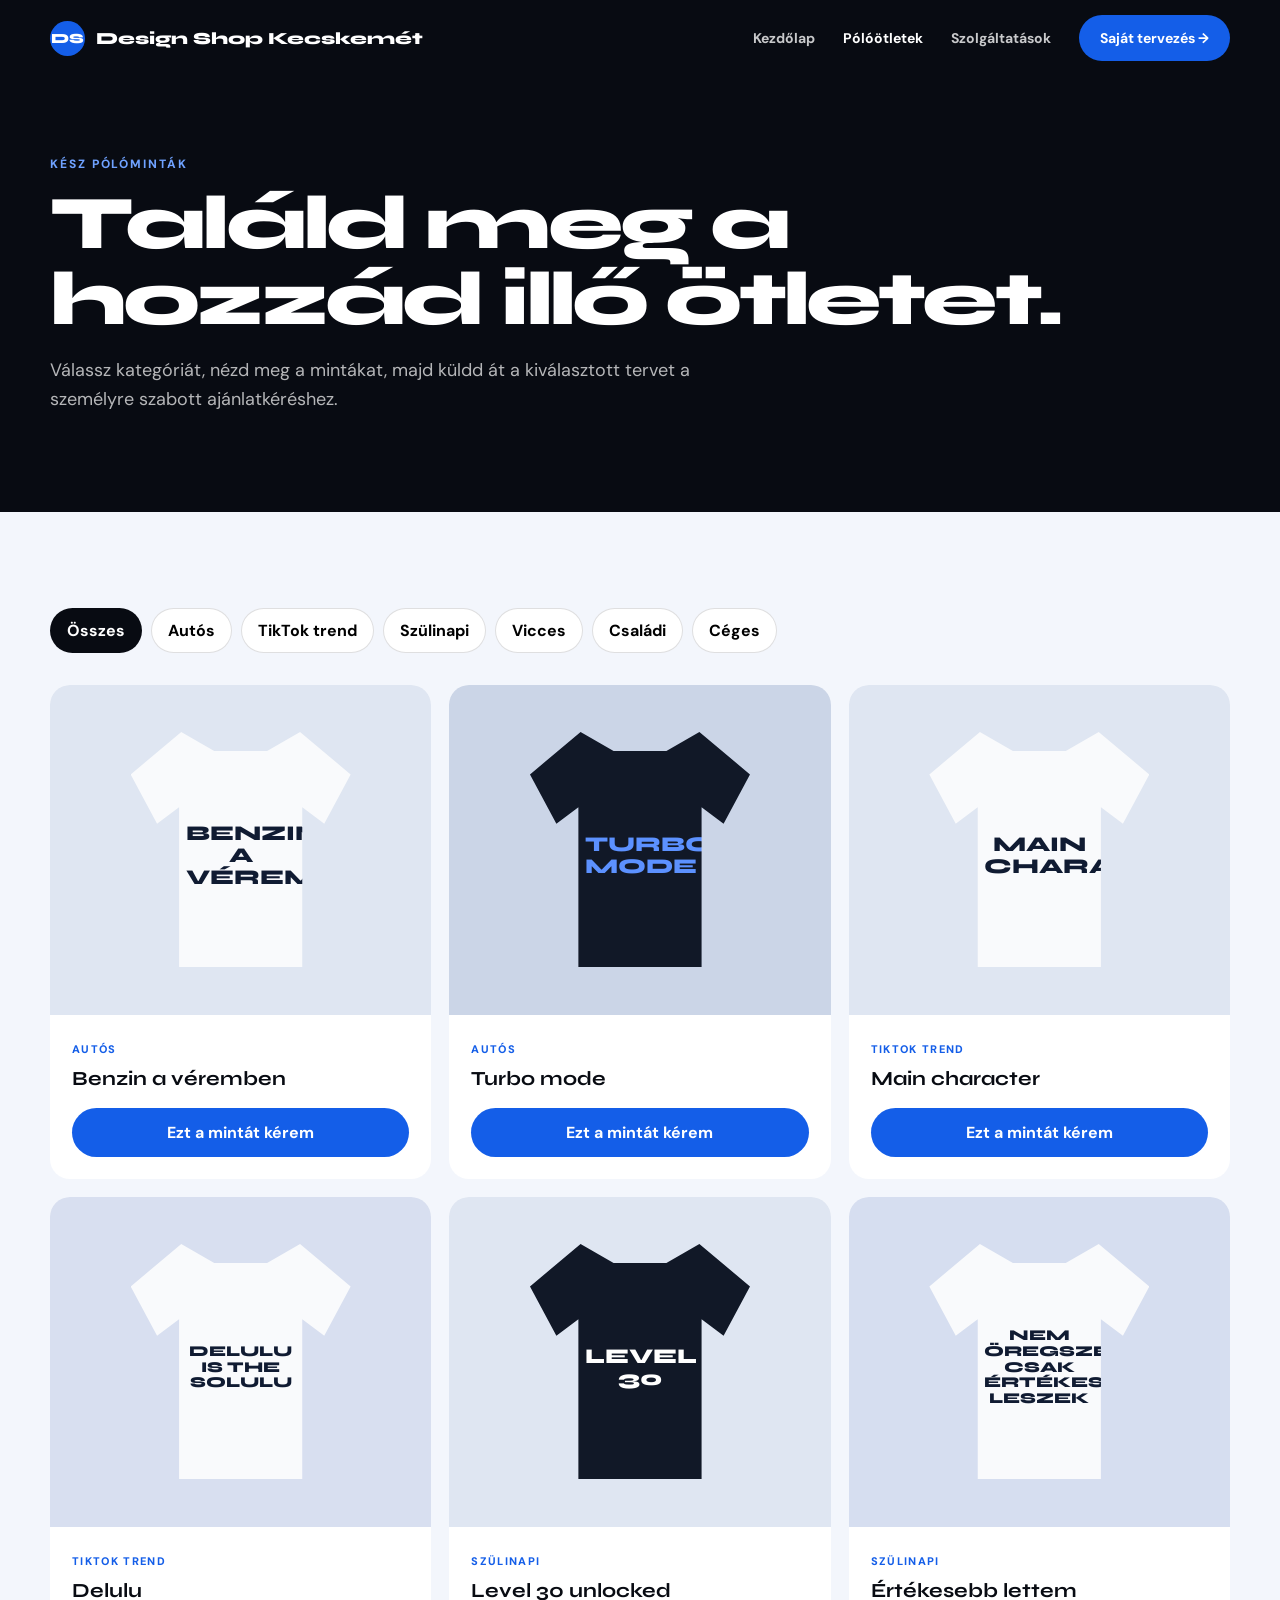
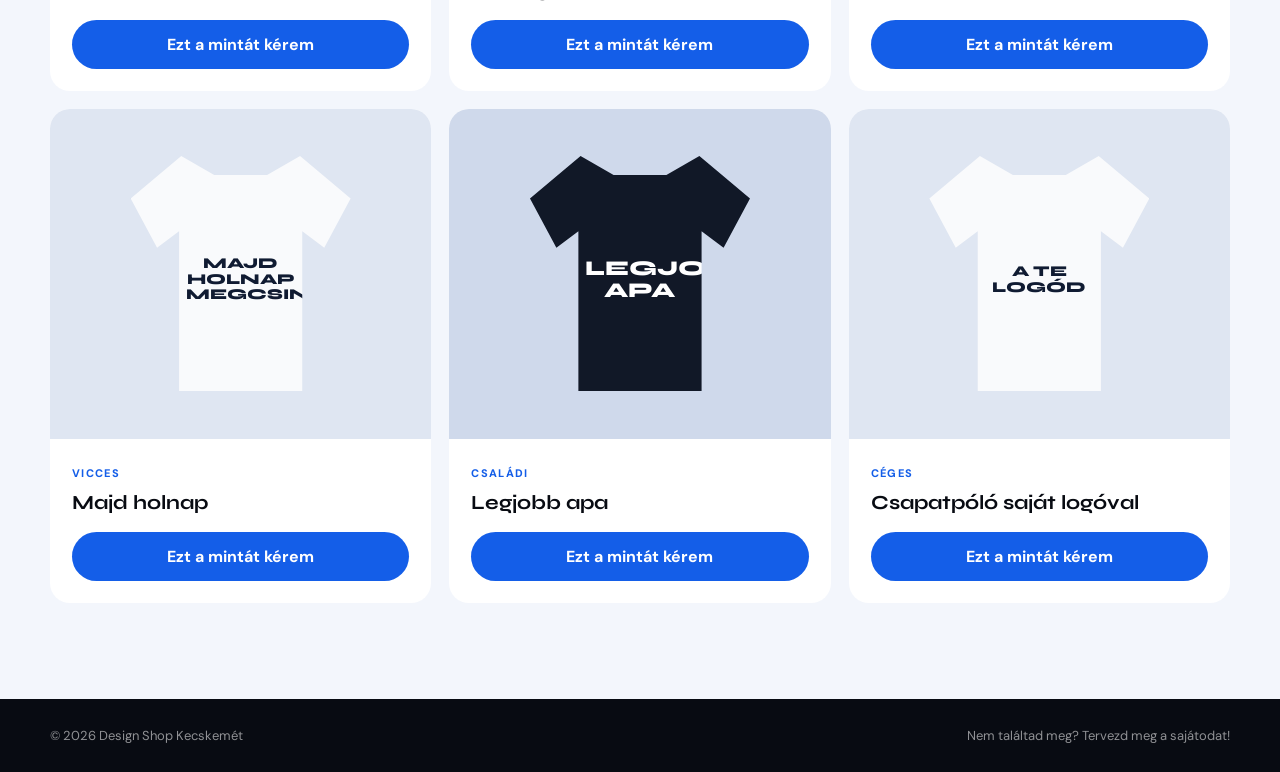
==== polok.html @ affb339c "Add categorized predesigned shirts" ====
<!doctype html><html lang="hu"><head><meta charset="utf-8"><meta name="viewport" content="width=device-width,initial-scale=1"><meta name="description" content="Válassz előre megtervezett pólómintát a Design Shop Kecskemét kínálatából."><title>Pólóötletek — Design Shop Kecskemét</title><link rel="preconnect" href="https://fonts.googleapis.com"><link rel="preconnect" href="https://fonts.gstatic.com" crossorigin><link href="https://fonts.googleapis.com/css2?family=DM+Sans:wght@400;500;600;700&family=Syne:wght@600;700;800&display=swap" rel="stylesheet"><link rel="stylesheet" href="styles.css"></head><body>
<nav class="site-nav"><div class="wrap nav-in"><a class="brand" href="index.html"><span class="brandmark">DS</span><span>Design Shop Kecskemét</span></a><button class="menu-btn" aria-label="Menü megnyitása" aria-expanded="false">☰</button><div class="nav-links"><a href="index.html">Kezdőlap</a><a class="active" href="polok.html">Pólóötletek</a><a href="index.html#szolgaltatasok">Szolgáltatások</a><a class="nav-cta" href="tervezo.html">Saját tervezés →</a></div></div></nav>
<header class="page-hero"><div class="wrap"><div class="eyebrow">Kész pólóminták</div><h1>Találd meg a hozzád illő ötletet.</h1><p>Válassz kategóriát, nézd meg a mintákat, majd küldd át a kiválasztott tervet a személyre szabott ajánlatkéréshez.</p></div></header>
<main><section><div class="wrap"><div class="filters" role="group" aria-label="Pólókategóriák"><button class="filter active" data-filter="all">Összes</button><button class="filter" data-filter="autos">Autós</button><button class="filter" data-filter="trend">TikTok trend</button><button class="filter" data-filter="szulinap">Szülinapi</button><button class="filter" data-filter="vicces">Vicces</button><button class="filter" data-filter="csalad">Családi</button><button class="filter" data-filter="ceges">Céges</button></div><div class="shirt-grid">
<article class="shirt-card" data-cat="autos"><div class="shirt-art"><div class="shirt"><div class="print">BENZIN A VÉREMBEN</div></div></div><div class="shirt-info"><span class="tag">Autós</span><h3>Benzin a véremben</h3><button class="btn select-design" data-design="Benzin a véremben">Ezt a mintát kérem</button></div></article>
<article class="shirt-card" data-cat="autos"><div class="shirt-art" style="background:#cbd5e7"><div class="shirt" style="background:#111827"><div class="print" style="color:#5c91ff">TURBO<br>MODE</div></div></div><div class="shirt-info"><span class="tag">Autós</span><h3>Turbo mode</h3><button class="btn select-design" data-design="Turbo mode">Ezt a mintát kérem</button></div></article>
<article class="shirt-card" data-cat="trend"><div class="shirt-art"><div class="shirt"><div class="print">MAIN CHARACTER</div></div></div><div class="shirt-info"><span class="tag">TikTok trend</span><h3>Main character</h3><button class="btn select-design" data-design="Main character">Ezt a mintát kérem</button></div></article>
<article class="shirt-card" data-cat="trend"><div class="shirt-art" style="background:#d8dff0"><div class="shirt"><div class="print small">DELULU IS THE SOLULU</div></div></div><div class="shirt-info"><span class="tag">TikTok trend</span><h3>Delulu</h3><button class="btn select-design" data-design="Delulu is the solulu">Ezt a mintát kérem</button></div></article>
<article class="shirt-card" data-cat="szulinap"><div class="shirt-art"><div class="shirt" style="background:#111827"><div class="print" style="color:#fff">LEVEL<br>30</div></div></div><div class="shirt-info"><span class="tag">Szülinapi</span><h3>Level 30 unlocked</h3><button class="btn select-design" data-design="Level 30 unlocked">Ezt a mintát kérem</button></div></article>
<article class="shirt-card" data-cat="szulinap"><div class="shirt-art" style="background:#d6def0"><div class="shirt"><div class="print small">NEM ÖREGSZEM, CSAK ÉRTÉKESEBB LESZEK</div></div></div><div class="shirt-info"><span class="tag">Szülinapi</span><h3>Értékesebb lettem</h3><button class="btn select-design" data-design="Nem öregszem, csak értékesebb leszek">Ezt a mintát kérem</button></div></article>
<article class="shirt-card" data-cat="vicces"><div class="shirt-art"><div class="shirt"><div class="print small">MAJD HOLNAP MEGCSINÁLOM</div></div></div><div class="shirt-info"><span class="tag">Vicces</span><h3>Majd holnap</h3><button class="btn select-design" data-design="Majd holnap megcsinálom">Ezt a mintát kérem</button></div></article>
<article class="shirt-card" data-cat="csalad"><div class="shirt-art" style="background:#cfd9eb"><div class="shirt" style="background:#111827"><div class="print" style="color:#fff">LEGJOBB APA</div></div></div><div class="shirt-info"><span class="tag">Családi</span><h3>Legjobb apa</h3><button class="btn select-design" data-design="Legjobb apa">Ezt a mintát kérem</button></div></article>
<article class="shirt-card" data-cat="ceges"><div class="shirt-art"><div class="shirt"><div class="print small">A TE LOGÓD</div></div></div><div class="shirt-info"><span class="tag">Céges</span><h3>Csapatpóló saját logóval</h3><button class="btn select-design" data-design="Céges csapatpóló">Ezt a mintát kérem</button></div></article>
</div><div class="empty">Ebben a kategóriában még nincs minta.</div></div></section></main><footer><div class="wrap footer-in"><span>© 2026 Design Shop Kecskemét</span><span>Nem találtad meg? Tervezd meg a sajátodat!</span></div></footer>
<script>const m=document.querySelector('.menu-btn'),n=document.querySelector('.nav-links');m.onclick=()=>{n.classList.toggle('open');m.setAttribute('aria-expanded',n.classList.contains('open'))};const fs=document.querySelectorAll('.filter'),cards=document.querySelectorAll('.shirt-card');fs.forEach(f=>f.onclick=()=>{fs.forEach(x=>x.classList.remove('active'));f.classList.add('active');cards.forEach(c=>c.style.display=f.dataset.filter==='all'||c.dataset.cat===f.dataset.filter?'block':'none')});document.querySelectorAll('.select-design').forEach(b=>b.onclick=()=>location.href='tervezo.html?minta='+encodeURIComponent(b.dataset.design));</script></body></html>
---- styles.css ----
:root{--ink:#080b12;--blue:#145ee8;--blue2:#347cff;--paper:#f3f6fc;--white:#fff;--muted:#626978;--line:rgba(8,11,18,.13);--shadow:0 20px 55px rgba(5,20,55,.14)}
*{box-sizing:border-box}html{scroll-behavior:smooth}body{margin:0;background:var(--paper);color:var(--ink);font-family:'DM Sans',sans-serif}a{text-decoration:none;color:inherit}button,input{font:inherit}.wrap{width:min(1180px,calc(100% - 40px));margin:auto}.site-nav{height:76px;background:#080b12;color:#fff;display:flex;align-items:center;position:relative;z-index:20}.nav-in{display:flex;align-items:center;justify-content:space-between}.brand{display:flex;gap:11px;align-items:center;font:800 17px Syne}.brandmark{width:35px;height:35px;border-radius:50%;background:var(--blue);display:grid;place-items:center;font-size:14px}.nav-links{display:flex;align-items:center;gap:28px}.nav-links a{font-size:14px;font-weight:700;color:rgba(255,255,255,.78)}.nav-links a:hover,.nav-links a.active{color:#fff}.nav-cta,.btn{display:inline-flex;align-items:center;justify-content:center;background:var(--blue);color:#fff!important;border:0;border-radius:99px;padding:14px 21px;font-weight:700;cursor:pointer;transition:.2s}.btn:hover,.nav-cta:hover{background:var(--blue2);transform:translateY(-1px)}.menu-btn{display:none;background:transparent;border:1px solid rgba(255,255,255,.25);color:#fff;border-radius:10px;width:42px;height:42px;font-size:21px}.eyebrow{text-transform:uppercase;letter-spacing:.16em;font-weight:800;font-size:12px;color:#6fa2ff}.hero-home{min-height:680px;background:#080b12 url('hero-products-blue.png') center/cover;color:#fff;display:flex;align-items:center;position:relative}.hero-home:after{content:"";position:absolute;inset:0;background:linear-gradient(90deg,rgba(3,6,13,.96),rgba(3,6,13,.72) 48%,rgba(3,6,13,.08))}.hero-home .wrap{position:relative;z-index:1}.hero-home h1{font:800 clamp(46px,7vw,88px)/.96 Syne;letter-spacing:-.055em;margin:17px 0 24px;max-width:780px}.hero-home h1 em{font-style:normal;color:#5790ff}.hero-home p{font-size:19px;line-height:1.65;color:rgba(255,255,255,.77);max-width:600px}.hero-actions{display:flex;gap:12px;margin-top:32px}.btn.ghost{background:rgba(255,255,255,.08);border:1px solid rgba(255,255,255,.3)}.proof{display:flex;gap:12px;flex-wrap:wrap;margin-top:45px}.proof span{padding:12px 15px;border-radius:12px;background:rgba(15,64,152,.65);border:1px solid rgba(110,158,255,.38);font-weight:700}.proof span:before{content:'✓';color:#7eabff;margin-right:8px}section{padding:96px 0}.head{display:flex;justify-content:space-between;align-items:end;gap:30px;margin-bottom:42px}.head h2{font:700 clamp(36px,5vw,60px)/1 Syne;letter-spacing:-.045em;margin:0;max-width:720px}.head p{color:var(--muted);line-height:1.65;max-width:420px;margin:0}.about-grid{display:grid;grid-template-columns:1.1fr .9fr;gap:18px}.about-main,.about-side{border-radius:26px;padding:42px}.about-main{background:#fff}.about-main h3{font:700 30px Syne;margin:0 0 18px}.about-main p{color:var(--muted);line-height:1.8}.about-side{background:linear-gradient(145deg,#145ee8,#071d48);color:#fff;display:grid;grid-template-columns:1fr 1fr;gap:16px}.stat{border-top:1px solid rgba(255,255,255,.3);padding-top:18px}.stat b{font:700 28px Syne;display:block}.stat span{font-size:13px;color:rgba(255,255,255,.7)}.services{display:grid;grid-template-columns:repeat(4,1fr);gap:14px}.service{background:#fff;border-radius:18px;padding:26px;min-height:220px;display:flex;flex-direction:column;justify-content:space-between;transition:.2s}.service:hover{transform:translateY(-4px);box-shadow:var(--shadow)}.service i{font-style:normal;font-size:31px}.service h3{font:700 20px Syne;margin:18px 0 8px}.service p{color:var(--muted);font-size:14px;line-height:1.55;margin:0}.split-cta{background:#080b12;color:#fff;border-radius:30px;padding:54px;display:grid;grid-template-columns:1fr auto;align-items:center;gap:30px}.split-cta h2{font:700 clamp(32px,5vw,54px)/1 Syne;margin:0 0 13px}.split-cta p{margin:0;color:rgba(255,255,255,.67)}.location{background:#fff;border-radius:26px;display:grid;grid-template-columns:.8fr 1.2fr;overflow:hidden}.location-copy{padding:48px}.location-copy h2{font:700 38px Syne;margin:12px 0 18px}.location-copy p{line-height:1.7;color:var(--muted)}.map{min-height:390px}.map iframe{border:0;width:100%;height:100%;min-height:390px}.page-hero{padding:80px 0;background:#080b12;color:#fff}.page-hero h1{font:800 clamp(43px,7vw,76px)/1 Syne;letter-spacing:-.05em;margin:14px 0}.page-hero p{color:rgba(255,255,255,.7);font-size:18px;max-width:650px;line-height:1.6}.filters{display:flex;gap:9px;flex-wrap:wrap;margin-bottom:32px}.filter{border:1px solid var(--line);background:#fff;border-radius:99px;padding:11px 16px;font-weight:700;cursor:pointer}.filter.active{background:var(--ink);color:#fff}.shirt-grid{display:grid;grid-template-columns:repeat(3,1fr);gap:18px}.shirt-card{background:#fff;border-radius:20px;overflow:hidden;transition:.2s}.shirt-card:hover{transform:translateY(-4px);box-shadow:var(--shadow)}.shirt-art{height:330px;background:#dfe6f2;display:grid;place-items:center;position:relative}.shirt{width:220px;height:235px;background:#f9fafc;clip-path:polygon(23% 0,38% 8%,62% 8%,77% 0,100% 18%,88% 39%,78% 32%,78% 100%,22% 100%,22% 32%,12% 39%,0 18%);filter:drop-shadow(0 18px 15px rgba(0,0,0,.18));display:grid;place-items:center}.print{width:110px;text-align:center;font:800 21px/1.05 Syne;color:#101b32;transform:translateY(6px)}.print.small{font-size:15px}.shirt-info{padding:22px}.tag{font-size:11px;text-transform:uppercase;letter-spacing:.12em;color:var(--blue);font-weight:800}.shirt-info h3{font:700 20px Syne;margin:8px 0 17px}.select-design{width:100%}.empty{display:none;padding:60px;text-align:center;color:var(--muted)}footer{background:#080b12;color:rgba(255,255,255,.55);padding:28px 0}.footer-in{display:flex;justify-content:space-between;gap:20px;font-size:13px}
@media(max-width:900px){.services{grid-template-columns:1fr 1fr}.shirt-grid{grid-template-columns:1fr 1fr}.about-grid,.location{grid-template-columns:1fr}.map{min-height:340px}.split-cta{grid-template-columns:1fr;justify-items:start}}
@media(max-width:720px){.wrap{width:min(100% - 28px,1180px)}.menu-btn{display:block}.nav-links{display:none;position:absolute;top:76px;left:0;right:0;background:#080b12;padding:20px;flex-direction:column;align-items:stretch;border-top:1px solid rgba(255,255,255,.12)}.nav-links.open{display:flex}.nav-links a{padding:10px 4px}.nav-cta{text-align:center}.hero-home{min-height:650px;background-position:62% center}.hero-home:after{background:rgba(3,6,13,.76)}.hero-home h1{font-size:46px}.hero-home p{font-size:16px}.hero-actions{flex-direction:column;align-items:stretch}.proof{flex-direction:column}.proof span{width:100%}section{padding:70px 0}.head{align-items:start;flex-direction:column}.about-main,.about-side,.split-cta,.location-copy{padding:28px}.services,.shirt-grid{grid-template-columns:1fr}.shirt-art{height:300px}.page-hero{padding:58px 0}.filters{flex-wrap:nowrap;overflow-x:auto;padding-bottom:8px}.filter{white-space:nowrap}.footer-in{flex-direction:column}}
@media(max-width:380px){.brand{font-size:14px}.brandmark{width:31px;height:31px}.hero-home h1{font-size:35px;overflow-wrap:anywhere}.about-side{grid-template-columns:1fr}.shirt{transform:scale(.88)}}
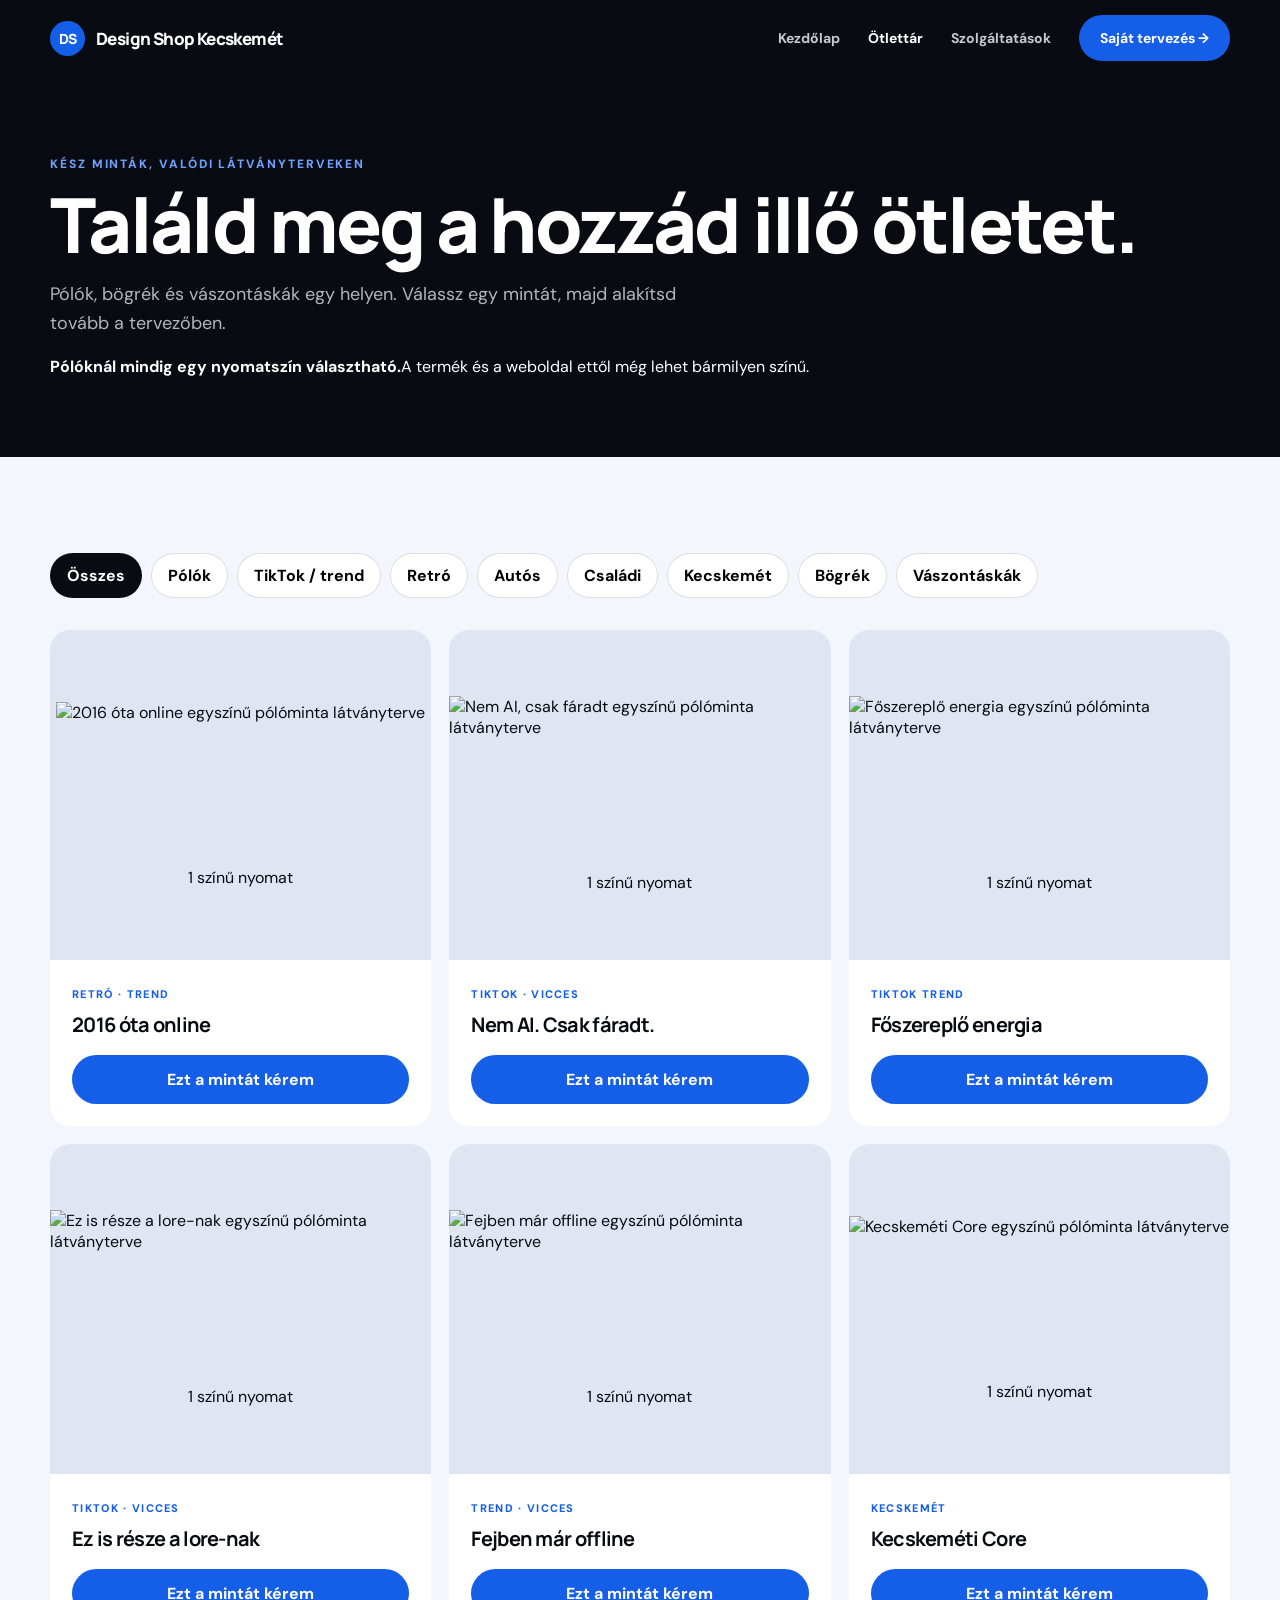
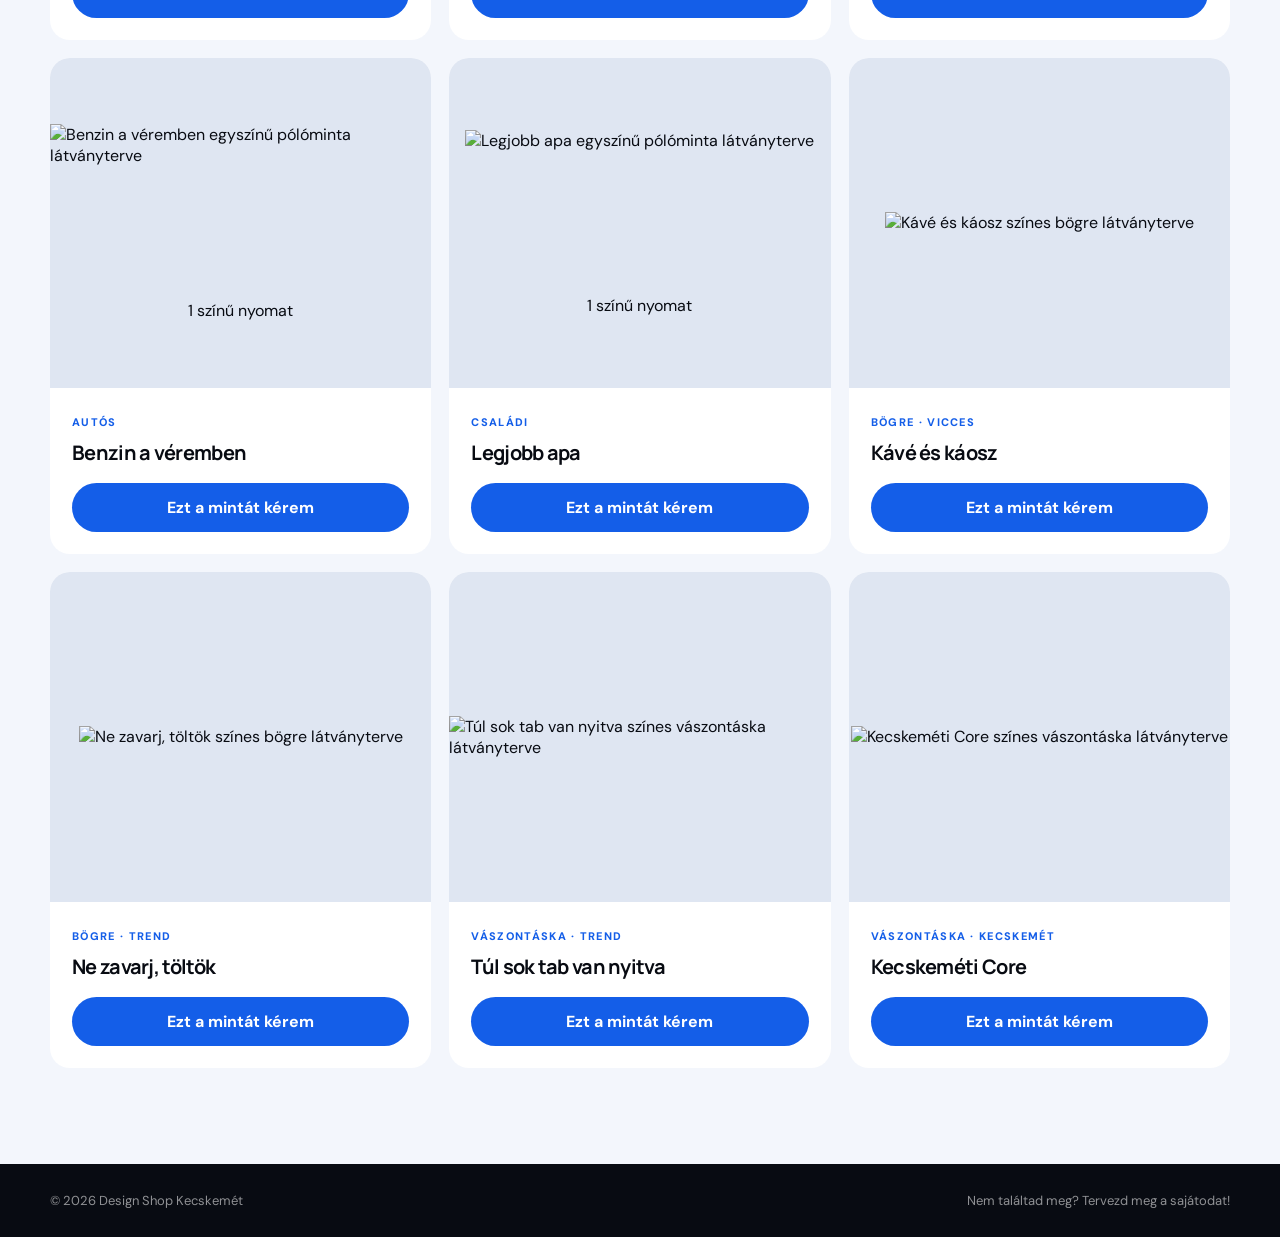
==== commit f2ae6611: "Add categorized product mockups and single-color shirt flow" ====
--- a/polok.html
+++ b/polok.html
@@ -1,16 +1,63 @@
-<!doctype html><html lang="hu"><head><meta charset="utf-8"><meta name="viewport" content="width=device-width,initial-scale=1"><meta name="description" content="Válassz előre megtervezett pólómintát a Design Shop Kecskemét kínálatából."><title>Pólóötletek — Design Shop Kecskemét</title><link rel="preconnect" href="https://fonts.googleapis.com"><link rel="preconnect" href="https://fonts.gstatic.com" crossorigin><link href="https://fonts.googleapis.com/css2?family=DM+Sans:wght@400;500;600;700&family=Syne:wght@600;700;800&display=swap" rel="stylesheet"><link rel="stylesheet" href="styles.css"></head><body>
-<nav class="site-nav"><div class="wrap nav-in"><a class="brand" href="index.html"><span class="brandmark">DS</span><span>Design Shop Kecskemét</span></a><button class="menu-btn" aria-label="Menü megnyitása" aria-expanded="false">☰</button><div class="nav-links"><a href="index.html">Kezdőlap</a><a class="active" href="polok.html">Pólóötletek</a><a href="index.html#szolgaltatasok">Szolgáltatások</a><a class="nav-cta" href="tervezo.html">Saját tervezés →</a></div></div></nav>
-<header class="page-hero"><div class="wrap"><div class="eyebrow">Kész pólóminták</div><h1>Találd meg a hozzád illő ötletet.</h1><p>Válassz kategóriát, nézd meg a mintákat, majd küldd át a kiválasztott tervet a személyre szabott ajánlatkéréshez.</p></div></header>
-<main><section><div class="wrap"><div class="filters" role="group" aria-label="Pólókategóriák"><button class="filter active" data-filter="all">Összes</button><button class="filter" data-filter="autos">Autós</button><button class="filter" data-filter="trend">TikTok trend</button><button class="filter" data-filter="szulinap">Szülinapi</button><button class="filter" data-filter="vicces">Vicces</button><button class="filter" data-filter="csalad">Családi</button><button class="filter" data-filter="ceges">Céges</button></div><div class="shirt-grid">
-<article class="shirt-card" data-cat="autos"><div class="shirt-art"><div class="shirt"><div class="print">BENZIN A VÉREMBEN</div></div></div><div class="shirt-info"><span class="tag">Autós</span><h3>Benzin a véremben</h3><button class="btn select-design" data-design="Benzin a véremben">Ezt a mintát kérem</button></div></article>
-<article class="shirt-card" data-cat="autos"><div class="shirt-art" style="background:#cbd5e7"><div class="shirt" style="background:#111827"><div class="print" style="color:#5c91ff">TURBO<br>MODE</div></div></div><div class="shirt-info"><span class="tag">Autós</span><h3>Turbo mode</h3><button class="btn select-design" data-design="Turbo mode">Ezt a mintát kérem</button></div></article>
-<article class="shirt-card" data-cat="trend"><div class="shirt-art"><div class="shirt"><div class="print">MAIN CHARACTER</div></div></div><div class="shirt-info"><span class="tag">TikTok trend</span><h3>Main character</h3><button class="btn select-design" data-design="Main character">Ezt a mintát kérem</button></div></article>
-<article class="shirt-card" data-cat="trend"><div class="shirt-art" style="background:#d8dff0"><div class="shirt"><div class="print small">DELULU IS THE SOLULU</div></div></div><div class="shirt-info"><span class="tag">TikTok trend</span><h3>Delulu</h3><button class="btn select-design" data-design="Delulu is the solulu">Ezt a mintát kérem</button></div></article>
-<article class="shirt-card" data-cat="szulinap"><div class="shirt-art"><div class="shirt" style="background:#111827"><div class="print" style="color:#fff">LEVEL<br>30</div></div></div><div class="shirt-info"><span class="tag">Szülinapi</span><h3>Level 30 unlocked</h3><button class="btn select-design" data-design="Level 30 unlocked">Ezt a mintát kérem</button></div></article>
-<article class="shirt-card" data-cat="szulinap"><div class="shirt-art" style="background:#d6def0"><div class="shirt"><div class="print small">NEM ÖREGSZEM, CSAK ÉRTÉKESEBB LESZEK</div></div></div><div class="shirt-info"><span class="tag">Szülinapi</span><h3>Értékesebb lettem</h3><button class="btn select-design" data-design="Nem öregszem, csak értékesebb leszek">Ezt a mintát kérem</button></div></article>
-<article class="shirt-card" data-cat="vicces"><div class="shirt-art"><div class="shirt"><div class="print small">MAJD HOLNAP MEGCSINÁLOM</div></div></div><div class="shirt-info"><span class="tag">Vicces</span><h3>Majd holnap</h3><button class="btn select-design" data-design="Majd holnap megcsinálom">Ezt a mintát kérem</button></div></article>
-<article class="shirt-card" data-cat="csalad"><div class="shirt-art" style="background:#cfd9eb"><div class="shirt" style="background:#111827"><div class="print" style="color:#fff">LEGJOBB APA</div></div></div><div class="shirt-info"><span class="tag">Családi</span><h3>Legjobb apa</h3><button class="btn select-design" data-design="Legjobb apa">Ezt a mintát kérem</button></div></article>
-<article class="shirt-card" data-cat="ceges"><div class="shirt-art"><div class="shirt"><div class="print small">A TE LOGÓD</div></div></div><div class="shirt-info"><span class="tag">Céges</span><h3>Csapatpóló saját logóval</h3><button class="btn select-design" data-design="Céges csapatpóló">Ezt a mintát kérem</button></div></article>
-</div><div class="empty">Ebben a kategóriában még nincs minta.</div></div></section></main><footer><div class="wrap footer-in"><span>© 2026 Design Shop Kecskemét</span><span>Nem találtad meg? Tervezd meg a sajátodat!</span></div></footer>
-<script>const m=document.querySelector('.menu-btn'),n=document.querySelector('.nav-links');m.onclick=()=>{n.classList.toggle('open');m.setAttribute('aria-expanded',n.classList.contains('open'))};const fs=document.querySelectorAll('.filter'),cards=document.querySelectorAll('.shirt-card');fs.forEach(f=>f.onclick=()=>{fs.forEach(x=>x.classList.remove('active'));f.classList.add('active');cards.forEach(c=>c.style.display=f.dataset.filter==='all'||c.dataset.cat===f.dataset.filter?'block':'none')});document.querySelectorAll('.select-design').forEach(b=>b.onclick=()=>location.href='tervezo.html?minta='+encodeURIComponent(b.dataset.design));</script></body></html>
+<!doctype html>
+<html lang="hu">
+<head>
+  <meta charset="utf-8">
+  <meta name="viewport" content="width=device-width,initial-scale=1">
+  <meta name="description" content="Válassz előre megtervezett póló-, bögre- és vászontáska mintát a Design Shop Kecskemét ötlettárából.">
+  <title>Minták és ajándékötletek — Design Shop Kecskemét</title>
+  <link rel="preconnect" href="https://fonts.googleapis.com">
+  <link rel="preconnect" href="https://fonts.gstatic.com" crossorigin>
+  <link href="https://fonts.googleapis.com/css2?family=DM+Sans:wght@400;500;600;700&family=Manrope:wght@600;700;800&display=swap" rel="stylesheet">
+  <link rel="stylesheet" href="styles.css">
+</head>
+<body>
+  <nav class="site-nav"><div class="wrap nav-in"><a class="brand" href="index.html"><span class="brandmark">DS</span><span>Design Shop Kecskemét</span></a><button class="menu-btn" aria-label="Menü megnyitása" aria-expanded="false">☰</button><div class="nav-links"><a href="index.html">Kezdőlap</a><a class="active" href="polok.html">Ötlettár</a><a href="index.html#szolgaltatasok">Szolgáltatások</a><a class="nav-cta" href="tervezo.html">Saját tervezés →</a></div></div></nav>
+
+  <header class="page-hero"><div class="wrap"><div class="eyebrow">Kész minták, valódi látványterveken</div><h1>Találd meg a hozzád illő ötletet.</h1><p>Pólók, bögrék és vászontáskák egy helyen. Válassz egy mintát, majd alakítsd tovább a tervezőben.</p><div class="one-color-note"><strong>Pólóknál mindig egy nyomatszín választható.</strong><span>A termék és a weboldal ettől még lehet bármilyen színű.</span></div></div></header>
+
+  <main><section><div class="wrap">
+    <div class="filters" role="group" aria-label="Termék- és témakategóriák">
+      <button class="filter active" data-filter="all">Összes</button>
+      <button class="filter" data-filter="polo">Pólók</button>
+      <button class="filter" data-filter="trend">TikTok / trend</button>
+      <button class="filter" data-filter="retro">Retró</button>
+      <button class="filter" data-filter="autos">Autós</button>
+      <button class="filter" data-filter="csalad">Családi</button>
+      <button class="filter" data-filter="kecskemet">Kecskemét</button>
+      <button class="filter" data-filter="bogre">Bögrék</button>
+      <button class="filter" data-filter="taska">Vászontáskák</button>
+    </div>
+
+    <div class="shirt-grid product-grid">
+      <article class="shirt-card" data-cat="polo retro trend"><div class="shirt-art"><img src="products/shirt-2016-online.webp" alt="2016 óta online egyszínű pólóminta látványterve" loading="lazy"><span class="print-badge">1 színű nyomat</span></div><div class="shirt-info"><span class="tag">Retró · trend</span><h3>2016 óta online</h3><a class="btn select-design" href="tervezo.html?minta=2016%20%C3%B3ta%20online&amp;termek=polo">Ezt a mintát kérem</a></div></article>
+      <article class="shirt-card" data-cat="polo trend"><div class="shirt-art"><img src="products/shirt-nem-ai.webp" alt="Nem AI, csak fáradt egyszínű pólóminta látványterve" loading="lazy"><span class="print-badge">1 színű nyomat</span></div><div class="shirt-info"><span class="tag">TikTok · vicces</span><h3>Nem AI. Csak fáradt.</h3><a class="btn select-design" href="tervezo.html?minta=Nem%20AI.%20Csak%20f%C3%A1radt.&amp;termek=polo">Ezt a mintát kérem</a></div></article>
+      <article class="shirt-card" data-cat="polo trend"><div class="shirt-art"><img src="products/shirt-foszereplo.webp" alt="Főszereplő energia egyszínű pólóminta látványterve" loading="lazy"><span class="print-badge">1 színű nyomat</span></div><div class="shirt-info"><span class="tag">TikTok trend</span><h3>Főszereplő energia</h3><a class="btn select-design" href="tervezo.html?minta=F%C5%91szerepl%C5%91%20energia&amp;termek=polo">Ezt a mintát kérem</a></div></article>
+      <article class="shirt-card" data-cat="polo trend"><div class="shirt-art"><img src="products/shirt-lore.webp" alt="Ez is része a lore-nak egyszínű pólóminta látványterve" loading="lazy"><span class="print-badge">1 színű nyomat</span></div><div class="shirt-info"><span class="tag">TikTok · vicces</span><h3>Ez is része a lore-nak</h3><a class="btn select-design" href="tervezo.html?minta=Ez%20is%20r%C3%A9sze%20a%20lore-nak&amp;termek=polo">Ezt a mintát kérem</a></div></article>
+      <article class="shirt-card" data-cat="polo trend"><div class="shirt-art"><img src="products/shirt-offline.webp" alt="Fejben már offline egyszínű pólóminta látványterve" loading="lazy"><span class="print-badge">1 színű nyomat</span></div><div class="shirt-info"><span class="tag">Trend · vicces</span><h3>Fejben már offline</h3><a class="btn select-design" href="tervezo.html?minta=Fejben%20m%C3%A1r%20offline&amp;termek=polo">Ezt a mintát kérem</a></div></article>
+      <article class="shirt-card" data-cat="polo kecskemet"><div class="shirt-art"><img src="products/shirt-kecskemeti-core.webp" alt="Kecskeméti Core egyszínű pólóminta látványterve" loading="lazy"><span class="print-badge">1 színű nyomat</span></div><div class="shirt-info"><span class="tag">Kecskemét</span><h3>Kecskeméti Core</h3><a class="btn select-design" href="tervezo.html?minta=Kecskem%C3%A9ti%20Core&amp;termek=polo">Ezt a mintát kérem</a></div></article>
+      <article class="shirt-card" data-cat="polo autos"><div class="shirt-art"><img src="products/shirt-benzin.webp" alt="Benzin a véremben egyszínű pólóminta látványterve" loading="lazy"><span class="print-badge">1 színű nyomat</span></div><div class="shirt-info"><span class="tag">Autós</span><h3>Benzin a véremben</h3><a class="btn select-design" href="tervezo.html?minta=Benzin%20a%20v%C3%A9remben&amp;termek=polo">Ezt a mintát kérem</a></div></article>
+      <article class="shirt-card" data-cat="polo csalad"><div class="shirt-art"><img src="products/shirt-legjobb-apa.webp" alt="Legjobb apa egyszínű pólóminta látványterve" loading="lazy"><span class="print-badge">1 színű nyomat</span></div><div class="shirt-info"><span class="tag">Családi</span><h3>Legjobb apa</h3><a class="btn select-design" href="tervezo.html?minta=Legjobb%20apa&amp;termek=polo">Ezt a mintát kérem</a></div></article>
+      <article class="shirt-card" data-cat="bogre trend"><div class="shirt-art"><img src="products/mug-kave-kaosz.webp" alt="Kávé és káosz színes bögre látványterve" loading="lazy"></div><div class="shirt-info"><span class="tag">Bögre · vicces</span><h3>Kávé és káosz</h3><a class="btn select-design" href="tervezo.html?minta=K%C3%A1v%C3%A9%20%C3%A9s%20k%C3%A1osz&amp;termek=bogre">Ezt a mintát kérem</a></div></article>
+      <article class="shirt-card" data-cat="bogre trend"><div class="shirt-art"><img src="products/mug-ne-zavarj.webp" alt="Ne zavarj, töltök színes bögre látványterve" loading="lazy"></div><div class="shirt-info"><span class="tag">Bögre · trend</span><h3>Ne zavarj, töltök</h3><a class="btn select-design" href="tervezo.html?minta=Ne%20zavarj%2C%20t%C3%B6lt%C3%B6k&amp;termek=bogre">Ezt a mintát kérem</a></div></article>
+      <article class="shirt-card" data-cat="taska trend"><div class="shirt-art"><img src="products/tote-tabs.webp" alt="Túl sok tab van nyitva színes vászontáska látványterve" loading="lazy"></div><div class="shirt-info"><span class="tag">Vászontáska · trend</span><h3>Túl sok tab van nyitva</h3><a class="btn select-design" href="tervezo.html?minta=T%C3%BAl%20sok%20tab%20van%20nyitva&amp;termek=taska">Ezt a mintát kérem</a></div></article>
+      <article class="shirt-card" data-cat="taska kecskemet"><div class="shirt-art"><img src="products/tote-kecskemeti.webp" alt="Kecskeméti Core színes vászontáska látványterve" loading="lazy"></div><div class="shirt-info"><span class="tag">Vászontáska · Kecskemét</span><h3>Kecskeméti Core</h3><a class="btn select-design" href="tervezo.html?minta=Kecskem%C3%A9ti%20Core&amp;termek=taska">Ezt a mintát kérem</a></div></article>
+    </div>
+    <div class="empty">Ebben a kategóriában még nincs minta.</div>
+  </div></section></main>
+
+  <footer><div class="wrap footer-in"><span>© 2026 Design Shop Kecskemét</span><span>Nem találtad meg? Tervezd meg a sajátodat!</span></div></footer>
+  <script>
+    const m=document.querySelector('.menu-btn'),n=document.querySelector('.nav-links');
+    m.onclick=()=>{n.classList.toggle('open');m.setAttribute('aria-expanded',n.classList.contains('open'))};
+    const filters=document.querySelectorAll('.filter'),cards=document.querySelectorAll('.shirt-card'),empty=document.querySelector('.empty');
+    filters.forEach(filter=>filter.onclick=()=>{
+      filters.forEach(item=>item.classList.remove('active'));filter.classList.add('active');
+      let shown=0;
+      cards.forEach(card=>{const visible=filter.dataset.filter==='all'||card.dataset.cat.split(' ').includes(filter.dataset.filter);card.style.display=visible?'block':'none';if(visible)shown++});
+      empty.style.display=shown?'none':'block';
+    });
+  </script>
+</body>
+</html>
 
+
--- a/styles.css
+++ b/styles.css
@@ -1,6 +1,12 @@
+@import url('https://fonts.googleapis.com/css2?family=Manrope:wght@600;700;800&display=swap');
 :root{--ink:#080b12;--blue:#145ee8;--blue2:#347cff;--paper:#f3f6fc;--white:#fff;--muted:#626978;--line:rgba(8,11,18,.13);--shadow:0 20px 55px rgba(5,20,55,.14)}
 *{box-sizing:border-box}html{scroll-behavior:smooth}body{margin:0;background:var(--paper);color:var(--ink);font-family:'DM Sans',sans-serif}a{text-decoration:none;color:inherit}button,input{font:inherit}.wrap{width:min(1180px,calc(100% - 40px));margin:auto}.site-nav{height:76px;background:#080b12;color:#fff;display:flex;align-items:center;position:relative;z-index:20}.nav-in{display:flex;align-items:center;justify-content:space-between}.brand{display:flex;gap:11px;align-items:center;font:800 17px Syne}.brandmark{width:35px;height:35px;border-radius:50%;background:var(--blue);display:grid;place-items:center;font-size:14px}.nav-links{display:flex;align-items:center;gap:28px}.nav-links a{font-size:14px;font-weight:700;color:rgba(255,255,255,.78)}.nav-links a:hover,.nav-links a.active{color:#fff}.nav-cta,.btn{display:inline-flex;align-items:center;justify-content:center;background:var(--blue);color:#fff!important;border:0;border-radius:99px;padding:14px 21px;font-weight:700;cursor:pointer;transition:.2s}.btn:hover,.nav-cta:hover{background:var(--blue2);transform:translateY(-1px)}.menu-btn{display:none;background:transparent;border:1px solid rgba(255,255,255,.25);color:#fff;border-radius:10px;width:42px;height:42px;font-size:21px}.eyebrow{text-transform:uppercase;letter-spacing:.16em;font-weight:800;font-size:12px;color:#6fa2ff}.hero-home{min-height:680px;background:#080b12 url('hero-products-blue.png') center/cover;color:#fff;display:flex;align-items:center;position:relative}.hero-home:after{content:"";position:absolute;inset:0;background:linear-gradient(90deg,rgba(3,6,13,.96),rgba(3,6,13,.72) 48%,rgba(3,6,13,.08))}.hero-home .wrap{position:relative;z-index:1}.hero-home h1{font:800 clamp(46px,7vw,88px)/.96 Syne;letter-spacing:-.055em;margin:17px 0 24px;max-width:780px}.hero-home h1 em{font-style:normal;color:#5790ff}.hero-home p{font-size:19px;line-height:1.65;color:rgba(255,255,255,.77);max-width:600px}.hero-actions{display:flex;gap:12px;margin-top:32px}.btn.ghost{background:rgba(255,255,255,.08);border:1px solid rgba(255,255,255,.3)}.proof{display:flex;gap:12px;flex-wrap:wrap;margin-top:45px}.proof span{padding:12px 15px;border-radius:12px;background:rgba(15,64,152,.65);border:1px solid rgba(110,158,255,.38);font-weight:700}.proof span:before{content:'✓';color:#7eabff;margin-right:8px}section{padding:96px 0}.head{display:flex;justify-content:space-between;align-items:end;gap:30px;margin-bottom:42px}.head h2{font:700 clamp(36px,5vw,60px)/1 Syne;letter-spacing:-.045em;margin:0;max-width:720px}.head p{color:var(--muted);line-height:1.65;max-width:420px;margin:0}.about-grid{display:grid;grid-template-columns:1.1fr .9fr;gap:18px}.about-main,.about-side{border-radius:26px;padding:42px}.about-main{background:#fff}.about-main h3{font:700 30px Syne;margin:0 0 18px}.about-main p{color:var(--muted);line-height:1.8}.about-side{background:linear-gradient(145deg,#145ee8,#071d48);color:#fff;display:grid;grid-template-columns:1fr 1fr;gap:16px}.stat{border-top:1px solid rgba(255,255,255,.3);padding-top:18px}.stat b{font:700 28px Syne;display:block}.stat span{font-size:13px;color:rgba(255,255,255,.7)}.services{display:grid;grid-template-columns:repeat(4,1fr);gap:14px}.service{background:#fff;border-radius:18px;padding:26px;min-height:220px;display:flex;flex-direction:column;justify-content:space-between;transition:.2s}.service:hover{transform:translateY(-4px);box-shadow:var(--shadow)}.service i{font-style:normal;font-size:31px}.service h3{font:700 20px Syne;margin:18px 0 8px}.service p{color:var(--muted);font-size:14px;line-height:1.55;margin:0}.split-cta{background:#080b12;color:#fff;border-radius:30px;padding:54px;display:grid;grid-template-columns:1fr auto;align-items:center;gap:30px}.split-cta h2{font:700 clamp(32px,5vw,54px)/1 Syne;margin:0 0 13px}.split-cta p{margin:0;color:rgba(255,255,255,.67)}.location{background:#fff;border-radius:26px;display:grid;grid-template-columns:.8fr 1.2fr;overflow:hidden}.location-copy{padding:48px}.location-copy h2{font:700 38px Syne;margin:12px 0 18px}.location-copy p{line-height:1.7;color:var(--muted)}.map{min-height:390px}.map iframe{border:0;width:100%;height:100%;min-height:390px}.page-hero{padding:80px 0;background:#080b12;color:#fff}.page-hero h1{font:800 clamp(43px,7vw,76px)/1 Syne;letter-spacing:-.05em;margin:14px 0}.page-hero p{color:rgba(255,255,255,.7);font-size:18px;max-width:650px;line-height:1.6}.filters{display:flex;gap:9px;flex-wrap:wrap;margin-bottom:32px}.filter{border:1px solid var(--line);background:#fff;border-radius:99px;padding:11px 16px;font-weight:700;cursor:pointer}.filter.active{background:var(--ink);color:#fff}.shirt-grid{display:grid;grid-template-columns:repeat(3,1fr);gap:18px}.shirt-card{background:#fff;border-radius:20px;overflow:hidden;transition:.2s}.shirt-card:hover{transform:translateY(-4px);box-shadow:var(--shadow)}.shirt-art{height:330px;background:#dfe6f2;display:grid;place-items:center;position:relative}.shirt{width:220px;height:235px;background:#f9fafc;clip-path:polygon(23% 0,38% 8%,62% 8%,77% 0,100% 18%,88% 39%,78% 32%,78% 100%,22% 100%,22% 32%,12% 39%,0 18%);filter:drop-shadow(0 18px 15px rgba(0,0,0,.18));display:grid;place-items:center}.print{width:110px;text-align:center;font:800 21px/1.05 Syne;color:#101b32;transform:translateY(6px)}.print.small{font-size:15px}.shirt-info{padding:22px}.tag{font-size:11px;text-transform:uppercase;letter-spacing:.12em;color:var(--blue);font-weight:800}.shirt-info h3{font:700 20px Syne;margin:8px 0 17px}.select-design{width:100%}.empty{display:none;padding:60px;text-align:center;color:var(--muted)}footer{background:#080b12;color:rgba(255,255,255,.55);padding:28px 0}.footer-in{display:flex;justify-content:space-between;gap:20px;font-size:13px}
 @media(max-width:900px){.services{grid-template-columns:1fr 1fr}.shirt-grid{grid-template-columns:1fr 1fr}.about-grid,.location{grid-template-columns:1fr}.map{min-height:340px}.split-cta{grid-template-columns:1fr;justify-items:start}}
 @media(max-width:720px){.wrap{width:min(100% - 28px,1180px)}.menu-btn{display:block}.nav-links{display:none;position:absolute;top:76px;left:0;right:0;background:#080b12;padding:20px;flex-direction:column;align-items:stretch;border-top:1px solid rgba(255,255,255,.12)}.nav-links.open{display:flex}.nav-links a{padding:10px 4px}.nav-cta{text-align:center}.hero-home{min-height:650px;background-position:62% center}.hero-home:after{background:rgba(3,6,13,.76)}.hero-home h1{font-size:46px}.hero-home p{font-size:16px}.hero-actions{flex-direction:column;align-items:stretch}.proof{flex-direction:column}.proof span{width:100%}section{padding:70px 0}.head{align-items:start;flex-direction:column}.about-main,.about-side,.split-cta,.location-copy{padding:28px}.services,.shirt-grid{grid-template-columns:1fr}.shirt-art{height:300px}.page-hero{padding:58px 0}.filters{flex-wrap:nowrap;overflow-x:auto;padding-bottom:8px}.filter{white-space:nowrap}.footer-in{flex-direction:column}}
 @media(max-width:380px){.brand{font-size:14px}.brandmark{width:31px;height:31px}.hero-home h1{font-size:35px;overflow-wrap:anywhere}.about-side{grid-template-columns:1fr}.shirt{transform:scale(.88)}}
+
+/* Kompaktabb címbetű és levegősebb kezdőlap */
+.brand,.hero-home h1,.head h2,.about-main h3,.service h3,.split-cta h2,.location-copy h2,.page-hero h1,.shirt-info h3,.print,.stat b{font-family:'Manrope',sans-serif;letter-spacing:-.035em}
+.hero-home h1{max-width:720px}.home-intro{padding-bottom:76px}.featured-shirts{padding:76px 0;background:#e8eef9}.featured-shirts .shirt-grid{grid-template-columns:repeat(3,1fr)}.featured-action{display:flex;justify-content:center;margin-top:34px}.featured-action .btn{min-width:210px}.section-divider{border-top:1px solid var(--line)}
+@media(max-width:720px){.featured-shirts{padding:62px 0}.featured-shirts .shirt-grid{grid-template-columns:1fr}.featured-shirts .shirt-card:nth-child(n+3){display:none}.featured-action{margin-top:26px}}
 
